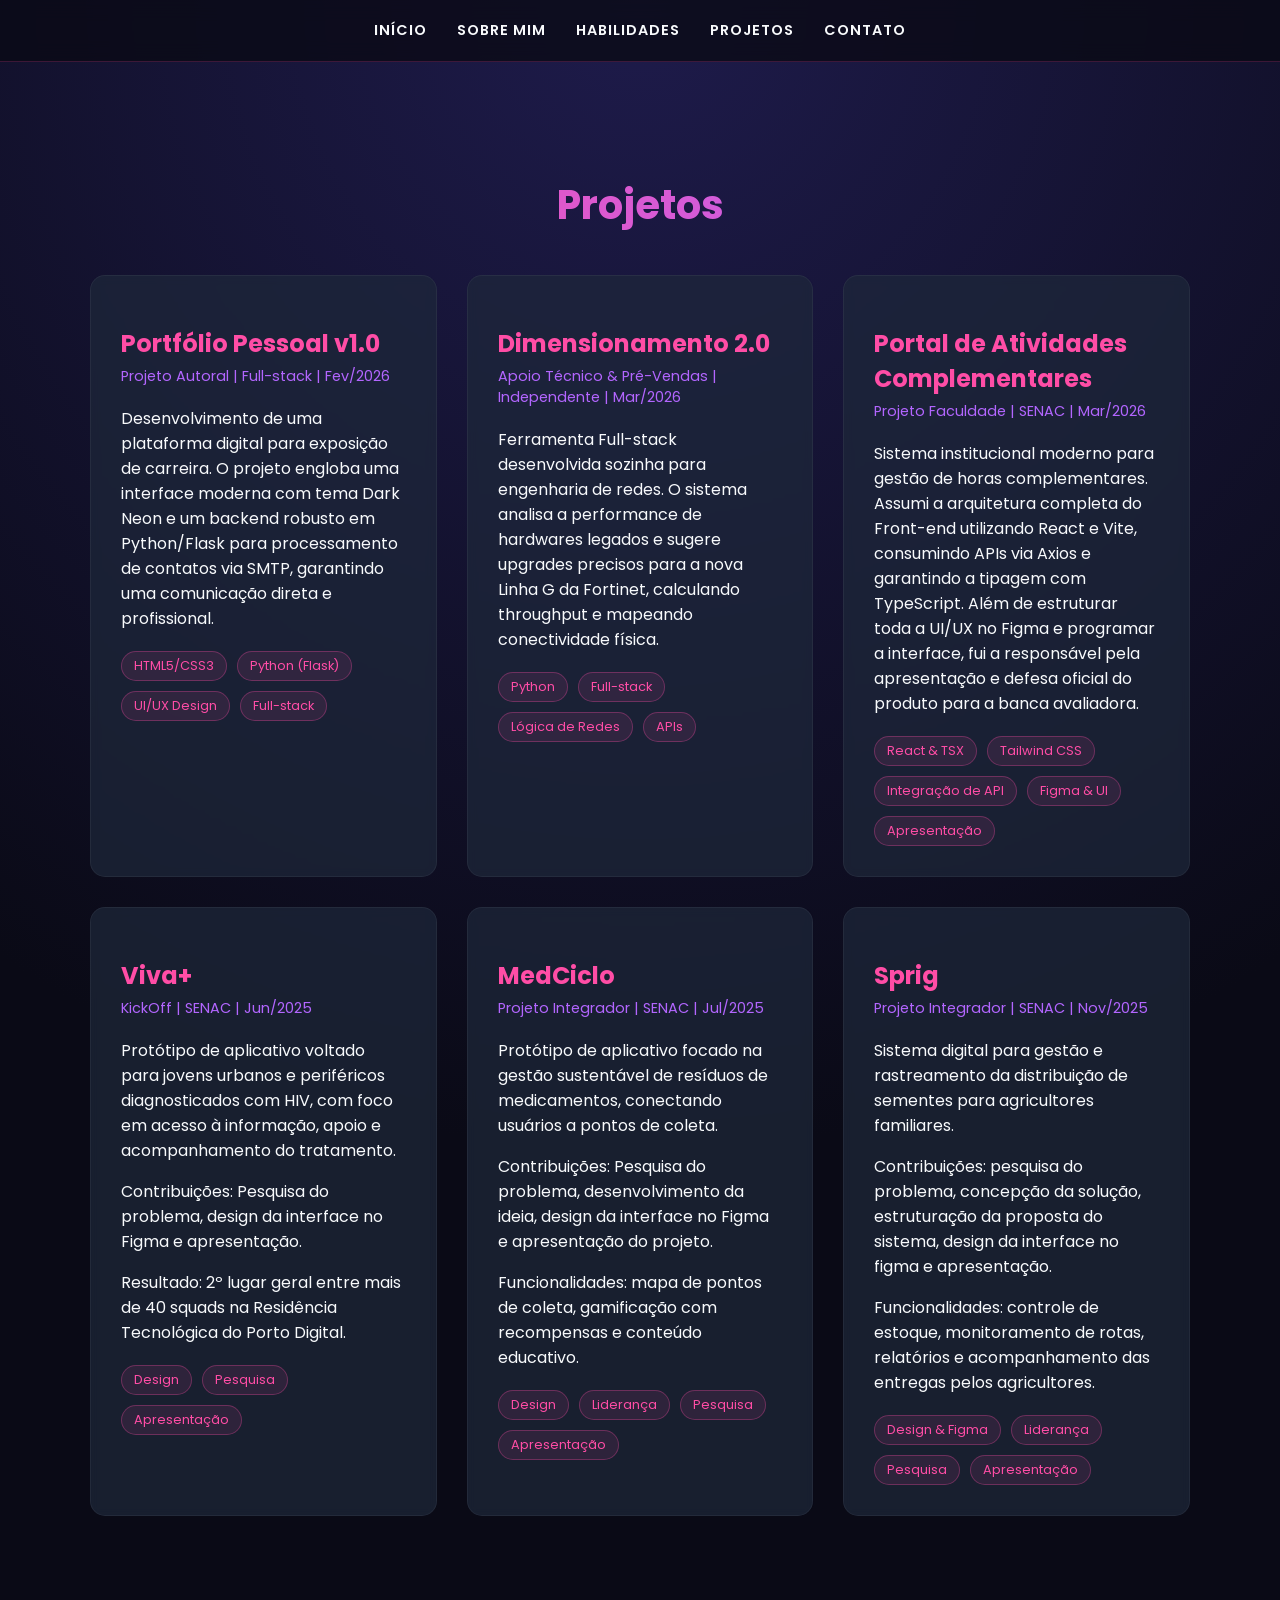
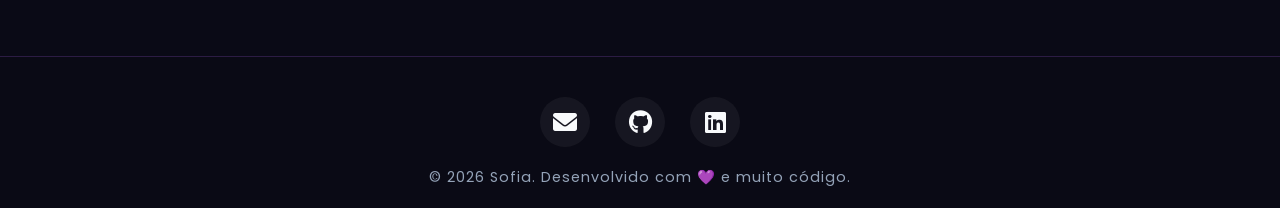
==== projetos.html @ 98f4d6ce "Subindo Projeto" ====
<!DOCTYPE html>
<html lang="pt-BR">
    <head>
        <meta charset="UTF-8">
        <meta name="viewport" content="width=device-width, initial-scale=1.0">
        <title>Projetos</title>
        <link rel="stylesheet" href="style.css">
        <link rel="stylesheet" href="https://cdnjs.cloudflare.com/ajax/libs/font-awesome/6.0.0/css/all.min.css">
    </head>

    <body>
        <nav>
            <a href="index.html">Início</a>
            <a href="sobre.html">Sobre mim</a>
            <a href="habilidades.html">Habilidades</a>
            <a href="projetos.html">Projetos</a>
            <a href="contato.html">Contato</a>
        </nav>

        <section class="projetos">
            <h1>Projetos</h1>
            <div class="projetos-grid">

                <div class="projeto-card">
                    <h2>Portfólio Pessoal v1.0</h2>
                    <h4>Projeto Autoral | Full-stack | Fev/2026</h4>
                    <p>
                        Desenvolvimento de uma plataforma digital para exposição de carreira. O projeto engloba uma interface moderna com tema Dark Neon e um backend robusto em Python/Flask para processamento de contatos via SMTP, garantindo uma comunicação direta e profissional.
                    </p>
                    <div class="tags">
                        <span class="tag">HTML5/CSS3</span>
                        <span class="tag">Python (Flask)</span>
                        <span class="tag">UI/UX Design</span>
                        <span class="tag">Full-stack</span>
                    </div>
                </div>

                <div class="projeto-card">
                    <h2>Dimensionamento 2.0</h2>
                    <h4>Apoio Técnico & Pré-Vendas | Independente | Mar/2026</h4>
                    <p>
                        Ferramenta Full-stack desenvolvida sozinha para engenharia de redes. O sistema analisa a performance de hardwares legados e sugere upgrades precisos para a nova Linha G da Fortinet, calculando throughput e mapeando conectividade física.
                    </p>
                    <div class="tags">
                        <span class="tag">Python</span>
                        <span class="tag">Full-stack</span>
                        <span class="tag">Lógica de Redes</span>
                        <span class="tag">APIs</span>
                    </div>
                </div>

                <div class="projeto-card">
                    <h2>Portal de Atividades Complementares</h2>
                    <h4>Projeto Faculdade | SENAC | Mar/2026</h4>
                    <p>
                        Sistema institucional moderno para gestão de horas complementares. Assumi a arquitetura completa do Front-end utilizando React e Vite, consumindo APIs via Axios e garantindo a tipagem com TypeScript. Além de estruturar toda a UI/UX no Figma e programar a interface, fui a responsável pela apresentação e defesa oficial do produto para a banca avaliadora.
                    </p>
                    <div class="tags">
                        <span class="tag">React & TSX</span>
                        <span class="tag">Tailwind CSS</span>
                        <span class="tag">Integração de API</span>
                        <span class="tag">Figma & UI</span>
                        <span class="tag">Apresentação</span>
                    </div>
                </div>

                <div class="projeto-card">
                    <h2>Viva+</h2>
                    <h4>KickOff | SENAC | Jun/2025</h4>
                    <p>
                    Protótipo de aplicativo voltado para jovens urbanos e periféricos diagnosticados com HIV,
                    com foco em acesso à informação, apoio e acompanhamento do tratamento.
                    </p>
                    <p>
                    Contribuições: Pesquisa do problema,
                    design da interface no Figma e apresentação.
                    </p>
                    <p class="resultado">
                    Resultado: 2º lugar geral entre mais de 40 squads na Residência Tecnológica do Porto Digital.
                    </p>
                    <div class="tags">
                        <span class="tag">Design</span>
                        <span class="tag">Pesquisa</span>
                        <span class="tag">Apresentação</span>
                    </div>
                </div>

                <div class="projeto-card">
                    <h2>MedCiclo</h2>
                    <h4>Projeto Integrador | SENAC | Jul/2025</h4>
                    <p>
                    Protótipo de aplicativo focado na gestão sustentável de resíduos de medicamentos,
                    conectando usuários a pontos de coleta.
                    </p>
                    <p>
                    Contribuições: Pesquisa do problema, desenvolvimento da ideia,
                    design da interface no Figma e apresentação do projeto.
                    </p>
                    <p>
                    Funcionalidades: mapa de pontos de coleta, gamificação com recompensas
                    e conteúdo educativo.
                    </p>
                    <div class="tags">
                        <span class="tag">Design</span>
                        <span class="tag">Liderança</span>
                        <span class="tag">Pesquisa</span>
                        <span class="tag">Apresentação</span>
                    </div>
                </div>

                <div class="projeto-card">
                    <h2>Sprig</h2>
                    <h4>Projeto Integrador | SENAC | Nov/2025</h4>
                    <p>
                    Sistema digital para gestão e rastreamento da distribuição de sementes
                    para agricultores familiares.
                    </p>
                    <p>
                    Contribuições: pesquisa do problema, concepção da solução, estruturação da proposta do sistema, 
                    design da interface no figma e apresentação.
                    </p>
                    <p>
                    Funcionalidades: controle de estoque, monitoramento de rotas,
                    relatórios e acompanhamento das entregas pelos agricultores.
                    </p>
                    <div class="tags">
                        <span class="tag"> Design & Figma </span>
                        <span class="tag">Liderança</span>
                        <span class="tag">Pesquisa</span>
                        <span class="tag">Apresentação</span>
                    </div>
                </div>

            </div>
        </section>
        <footer>
            <div class="footer-content">
                <div class="social-links">
                    <a href="mailto:s.leitaoazevedo@gmail.com" target="_blank" title="Enviar E-mail">
                        <i class="fas fa-envelope"></i>
                    </a>
                    <a href="https://github.com/sofia-azeved0" target="_blank" title="Meu GitHub">
                        <i class="fab fa-github"></i>
                    </a>
                    <a href="https://www.linkedin.com/in/sofialeitaodeazevedo/" target="_blank" title="Meu LinkedIn">
                        <i class="fab fa-linkedin"></i>
                    </a>
                </div>
                <p>&copy; 2026 Sofia. Desenvolvido com 💜 e muito código.</p>
            </div>
        </footer>
    </body>
</html>
---- style.css ----
@import url('https://fonts.googleapis.com/css2?family=Poppins:wght@300;400;600;700&display=swap');

/* Variáveis Globais (Tema Dark Neon) */
:root {
    --bg-dark: #0a0a16;
    --bg-card: rgba(30, 41, 59, 0.7);
    --text-light: #f8fafc;
    --text-muted: #94a3b8;
    --neon-pink: #ff4da6; 
    --neon-purple: #b366ff; 
    --footer-bg: rgba(10, 10, 22, 0.9);
}

/* Configurações Base */
body {
    margin: 0;
    font-family: 'Poppins', sans-serif;
    background-color: var(--bg-dark);
    background-image: radial-gradient(circle at 50% 0%, #1e1b4b 0%, var(--bg-dark) 60%);
    color: var(--text-light);
    min-height: 100vh;
}

/* Navegação */
nav {
    background: rgba(10, 10, 22, 0.8);
    backdrop-filter: blur(10px);
    padding: 20px 40px;
    display: flex;
    gap: 30px;
    align-items: center;
    justify-content: center;
    position: sticky;
    top: 0;
    z-index: 100;
    border-bottom: 1px solid rgba(255, 77, 166, 0.2);
}

nav a {
    color: var(--text-light);
    text-decoration: none;
    font-weight: 600;
    text-transform: uppercase;
    letter-spacing: 1px;
    font-size: 0.9rem;
    transition: 0.3s;
    position: relative;
}

nav a:hover {
    color: var(--neon-pink);
    text-shadow: 0 0 10px rgba(255, 77, 166, 0.5);
}

nav a::after {
    content: '';
    position: absolute;
    width: 0;
    height: 2px;
    bottom: -5px;
    left: 0;
    background-color: var(--neon-pink);
    transition: width 0.3s ease;
}

nav a:hover::after {
    width: 100%;
}

/* Layout Estrutural */
section {
    max-width: 1100px;
    margin: auto;
    padding: 80px 40px;
    animation: fadeIn 1s ease-in-out;
}

@keyframes fadeIn {
    from { opacity: 0; transform: translateY(20px); }
    to { opacity: 1; transform: translateY(0); }
}

h1 {
    font-size: 2.5rem;
    background: linear-gradient(to right, var(--neon-pink), var(--neon-purple));
    -webkit-background-clip: text;
    color: transparent;
    text-align: center;
    margin-bottom: 40px;
}

/* Hero Section (index.html) */
.hero {
    text-align: center;
    display: flex;
    flex-direction: column;
    align-items: center;
    justify-content: center;
    min-height: 70vh;
}

.saudacao {
    color: var(--neon-pink);
    font-weight: 400;
    font-size: 1.2rem;
    margin-bottom: -10px;
}

.nome-destaque {
    font-size: 4.5rem;
    margin: 10px 0;
    color: var(--text-light);
    text-shadow: 0 0 20px rgba(255, 77, 166, 0.4);
}

.cargo {
    color: var(--text-muted);
    font-weight: 300;
    font-size: 1.5rem;
    margin-bottom: 30px;
}

.btn-neon {
    display: inline-block;
    padding: 12px 30px;
    background: transparent;
    color: var(--neon-pink);
    border: 2px solid var(--neon-pink);
    border-radius: 30px;
    text-decoration: none;
    font-weight: bold;
    letter-spacing: 1px;
    transition: 0.4s;
}

.btn-neon:hover {
    background: var(--neon-pink);
    color: white;
    box-shadow: 0 0 20px rgba(255, 77, 166, 0.5);
    transform: translateY(-3px);
}

/* Sobre Mim */
.sobre-linha {
    display: flex;
    align-items: center;
    gap: 50px;
}

.texto {
    flex: 1;
    line-height: 1.8;
    color: var(--text-muted);
}

.texto p {
    margin-bottom: 20px;
}

.foto-container {
    position: relative;
}

.foto {
    width: 280px;
    border-radius: 20px;
    position: relative;
    z-index: 2;
    transition: 0.4s;
    filter: grayscale(20%);
}

.foto:hover {
    transform: scale(1.02);
    filter: grayscale(0%);
}

.foto-container::before {
    content: '';
    position: absolute;
    top: -10px; left: -10px; right: -10px; bottom: -10px;
    background: linear-gradient(45deg, var(--neon-pink), var(--neon-purple));
    z-index: 1;
    border-radius: 25px;
    opacity: 0.6;
    filter: blur(20px);
    transition: 0.4s;
}

/* Componente Card Base */
.cards {
    display: flex;
    gap: 30px;
    flex-wrap: wrap;
    justify-content: center;
}

.card-wrapper {
    position: relative;
    border-radius: 16px;
    padding: 2px;
    background: linear-gradient(135deg, rgba(255,77,166,0.2), rgba(179,102,255,0.2));
    transition: 0.4s;
    display: flex;
}

.card-wrapper:hover {
    background: linear-gradient(135deg, var(--neon-pink), var(--neon-purple));
    transform: translateY(-10px);
    box-shadow: 0 0 20px rgba(255, 77, 166, 0.5);
}

.card {
    background: var(--bg-dark);
    padding: 30px;
    border-radius: 14px;
    flex: 1;
    min-width: 280px;
    position: relative;
    z-index: 1;
    color: var(--text-muted);
    width: 100%;
    box-sizing: border-box;
}

.card h2 {
    color: var(--text-light);
    font-size: 1.3rem;
    border-bottom: 1px solid rgba(255, 255, 255, 0.1);
    padding-bottom: 10px;
}

.card ul {
    padding-left: 20px;
    line-height: 2;
}

.card li::marker {
    color: var(--neon-pink);
}

/* Grid de Menu Interativo (Habilidades) */
.cards-menu {
    display: grid;
    grid-template-columns: repeat(5, 1fr);
    gap: 15px;
    width: 100%;
}

.cards-menu .card-wrapper {
    min-width: 0;
}

.cards-menu .card {
    min-width: 0;
    padding: 30px 15px;
    height: 100%;
    display: flex;
    flex-direction: column;
    align-items: center;
    justify-content: center;
}

.card-clicavel {
    cursor: pointer;
}

.cards-menu .card-clicavel h2 {
    font-size: 1rem;
    text-align: center;
    border-bottom: none;
    margin-bottom: 0;
    padding-bottom: 0;
    word-break: break-word;
}

.icone-grande {
    font-size: 2.5rem;
    color: var(--neon-pink);
    margin-bottom: 15px;
    transition: 0.3s;
}

.card-clicavel:hover .icone-grande {
    color: var(--neon-purple);
    transform: scale(1.1);
}

.dica-clique {
    display: block;
    margin-top: 15px;
    font-size: 0.8rem;
    color: var(--neon-purple);
    opacity: 0.7;
    font-weight: 600;
}

.card-clicavel:hover .dica-clique {
    opacity: 1;
}

.btn-voltar {
    background: transparent;
    border: 1px solid var(--neon-pink);
    color: var(--neon-pink);
    padding: 10px 20px;
    border-radius: 30px;
    font-size: 1rem;
    cursor: pointer;
    margin-bottom: 30px;
    transition: 0.3s;
    font-family: 'Poppins', sans-serif;
    font-weight: 600;
}

.btn-voltar:hover {
    background: var(--neon-pink);
    color: var(--bg-dark);
    box-shadow: 0 0 15px rgba(255, 77, 166, 0.4);
}

.card-detalhe {
    animation: fadeIn 0.5s ease-in-out;
}

/* Controle de Visibilidade JS */
.oculto, #menu-cards.oculto {
    display: none !important;
}

/* Projetos */
.projetos-grid {
    display: grid;
    grid-template-columns: repeat(auto-fit, minmax(300px, 1fr));
    gap: 30px;
}

.projeto-card {
    background: var(--bg-card);
    padding: 30px;
    border-radius: 15px;
    border: 1px solid rgba(255, 255, 255, 0.05);
    transition: 0.4s;
    backdrop-filter: blur(5px);
}

.projeto-card:hover {
    border-color: var(--neon-purple);
    box-shadow: 0 10px 30px rgba(179, 102, 255, 0.2);
    transform: translateY(-10px);
}

.projeto-card h2 {
    color: var(--neon-pink);
    margin-bottom: 5px;
    border-bottom: none;
}

.projeto-card h4 {
    color: var(--neon-purple);
    font-weight: 400;
    font-size: 0.9rem;
    margin-top: 0;
}

.tags {
    display: flex;
    flex-wrap: wrap;
    gap: 10px;
    margin-top: 20px;
}

.tag {
    background: rgba(255, 77, 166, 0.1);
    color: var(--neon-pink);
    padding: 5px 12px;
    border-radius: 20px;
    font-size: 0.8rem;
    border: 1px solid rgba(255, 77, 166, 0.3);
}

/* Rodapé */
footer {
    background: var(--footer-bg);
    border-top: 1px solid rgba(179, 102, 255, 0.2);
    padding: 40px 20px 20px 20px;
    text-align: center;
    margin-top: 60px;
}

.footer-content {
    display: flex;
    flex-direction: column;
    align-items: center;
    gap: 20px;
}

.social-links {
    display: flex;
    gap: 25px;
}

.social-links a {
    color: var(--text-light);
    font-size: 1.5rem;
    display: flex;
    align-items: center;
    justify-content: center;
    width: 50px;
    height: 50px;
    border-radius: 50%;
    background: rgba(255, 255, 255, 0.05);
    transition: 0.4s;
    text-decoration: none;
}

.social-links a:hover {
    color: var(--neon-pink);
    background: rgba(255, 77, 166, 0.1);
    box-shadow: 0 0 15px rgba(255, 77, 166, 0.5);
    transform: translateY(-5px);
}

.footer-content p {
    color: var(--text-muted);
    font-size: 0.9rem;
    margin: 0;
    letter-spacing: 1px;
}

/* Animações (Typing Effect) */
.digitando {
    display: inline-block;
    overflow: hidden; 
    white-space: nowrap; 
    border-right: 3px solid var(--neon-pink); 
    margin: 0 auto; 
    /* Coloquei o 'forwards' para a animação terminar e ficar parada perfeitamente */
    animation: 
        typing 3s steps(24, end) forwards,
        blink-caret .75s step-end infinite;
}

/* Animação das letras aparecendo */
@keyframes typing {
    from { width: 0; }
    to { width: 21ch; } /* 'ch' é a medida exata de caracteres! */
}

/* Animação do cursor piscando */
@keyframes blink-caret {
    from, to { border-color: transparent; }
    50% { border-color: var(--neon-pink); }
}

/* Responsividade */
@media (max-width: 900px) {
    .cards-menu {
        grid-template-columns: repeat(auto-fit, minmax(140px, 1fr));
    }
    .sobre-linha {
        flex-direction: column;
        text-align: center;
    }
}

/* --- PÁGINA DE CONTATO EXCLUSIVA --- */
.pagina-contato {
    display: flex;
    flex-direction: column;
    align-items: center; /* Centraliza tudo no meio da tela */
    justify-content: center;
    min-height: 70vh;
    text-align: center;
}

.subtitulo-contato {
    color: var(--text-muted);
    max-width: 600px;
    margin-bottom: 40px;
    line-height: 1.6;
}

.form-centralizado {
    width: 100%;
    max-width: 550px; /* Impede o form de ficar muito largo e feio */
    background: var(--bg-card);
    backdrop-filter: blur(10px);
    padding: 40px;
    border-radius: 15px;
    border: 1px solid rgba(255, 77, 166, 0.2);
    box-shadow: 0 10px 30px rgba(0, 0, 0, 0.5);
    display: flex;
    flex-direction: column;
    gap: 20px;
}

.form-centralizado .input-group {
    text-align: left; /* Mantém os títulos dos campos à esquerda */
}

.form-centralizado input,
.form-centralizado textarea {
    width: 100%;
    box-sizing: border-box; /* Impede que a borda "empurre" o campo pra fora */
    background: rgba(10, 10, 22, 0.6);
    border: 1px solid rgba(255, 255, 255, 0.1);
    padding: 15px;
    border-radius: 8px;
    color: var(--text-light);
    font-family: 'Poppins', sans-serif;
    font-size: 1rem;
    transition: 0.3s;
}

.form-centralizado input:focus,
.form-centralizado textarea:focus {
    outline: none;
    border-color: var(--neon-pink);
    box-shadow: 0 0 15px rgba(255, 77, 166, 0.3);
    background: rgba(10, 10, 22, 0.9);
}

.form-centralizado .btn-neon {
    margin-top: 15px;
    width: 100%;
}
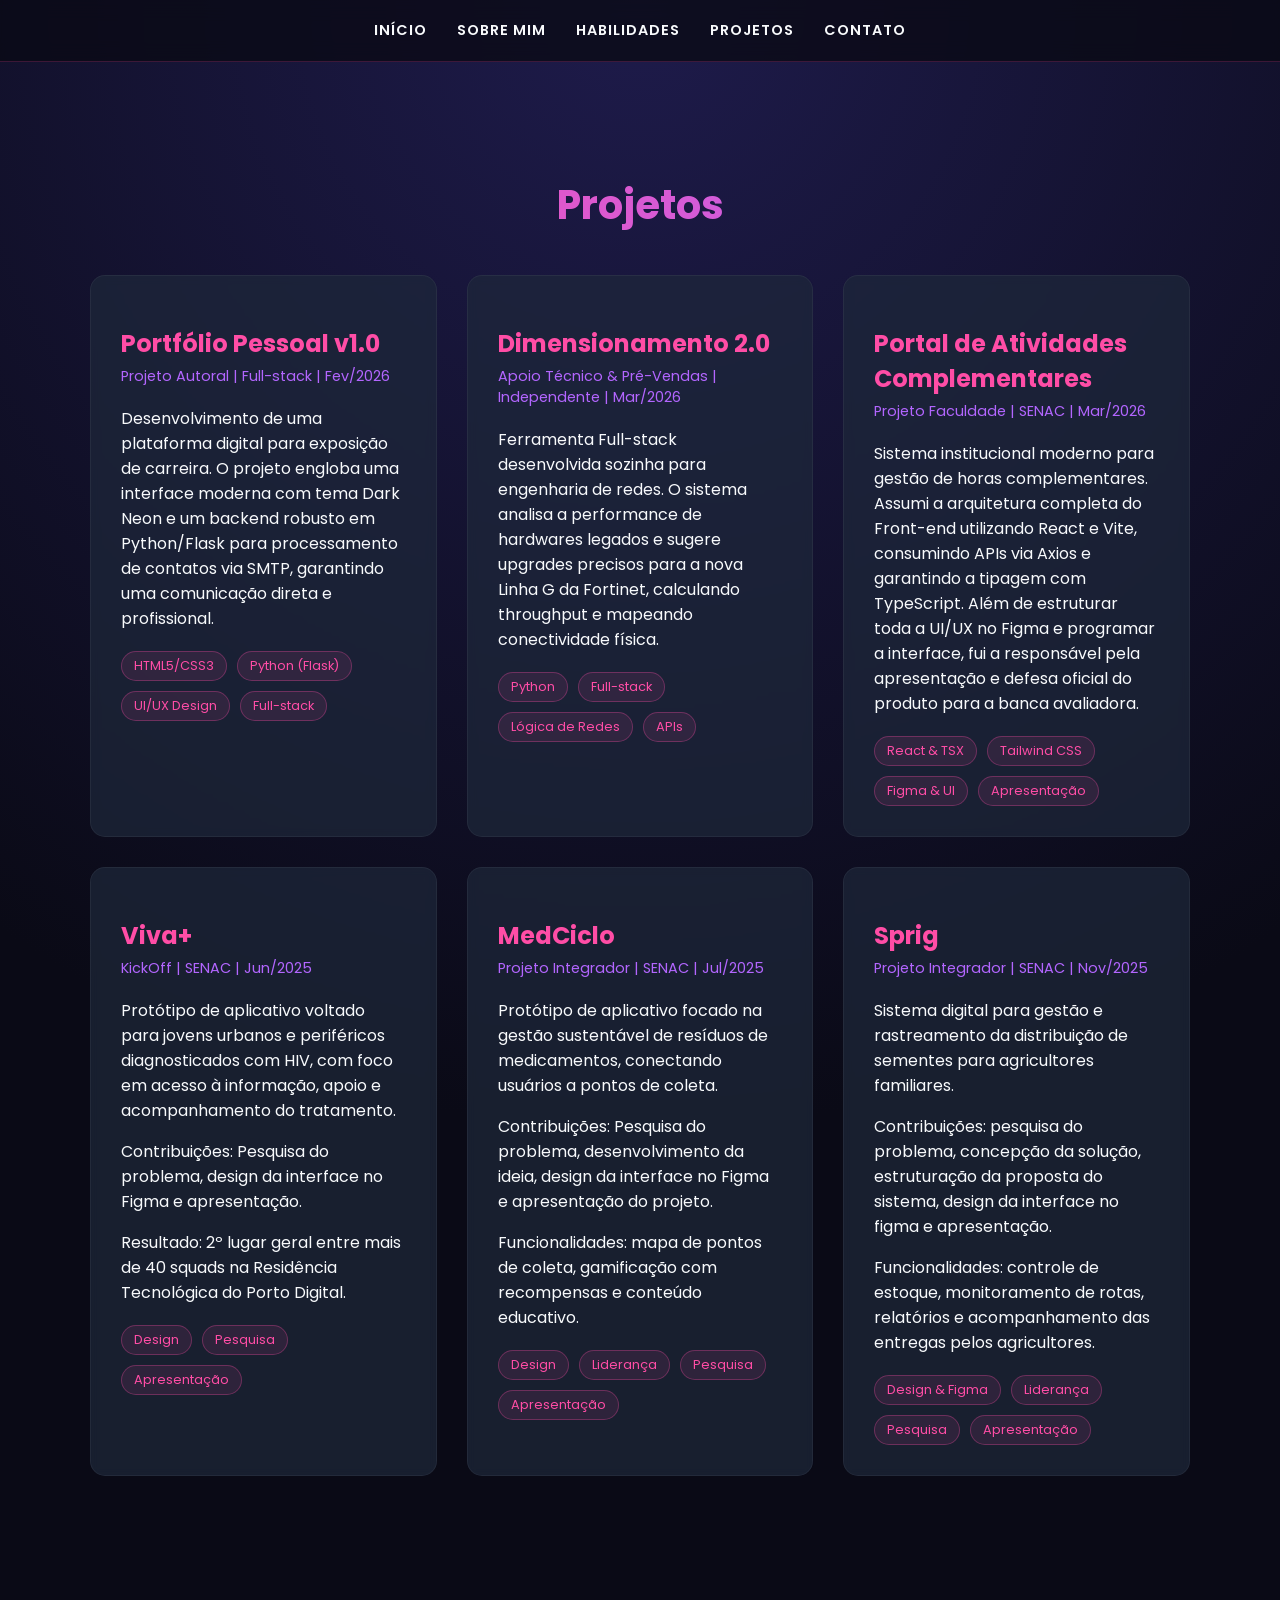
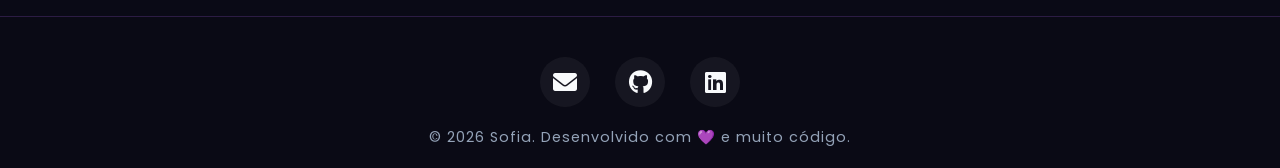
==== commit ebb0c53a: "Atualização no projetos.html" ====
--- a/projetos.html
+++ b/projetos.html
@@ -58,7 +58,6 @@
                     <div class="tags">
                         <span class="tag">React & TSX</span>
                         <span class="tag">Tailwind CSS</span>
-                        <span class="tag">Integração de API</span>
                         <span class="tag">Figma & UI</span>
                         <span class="tag">Apresentação</span>
                     </div>
